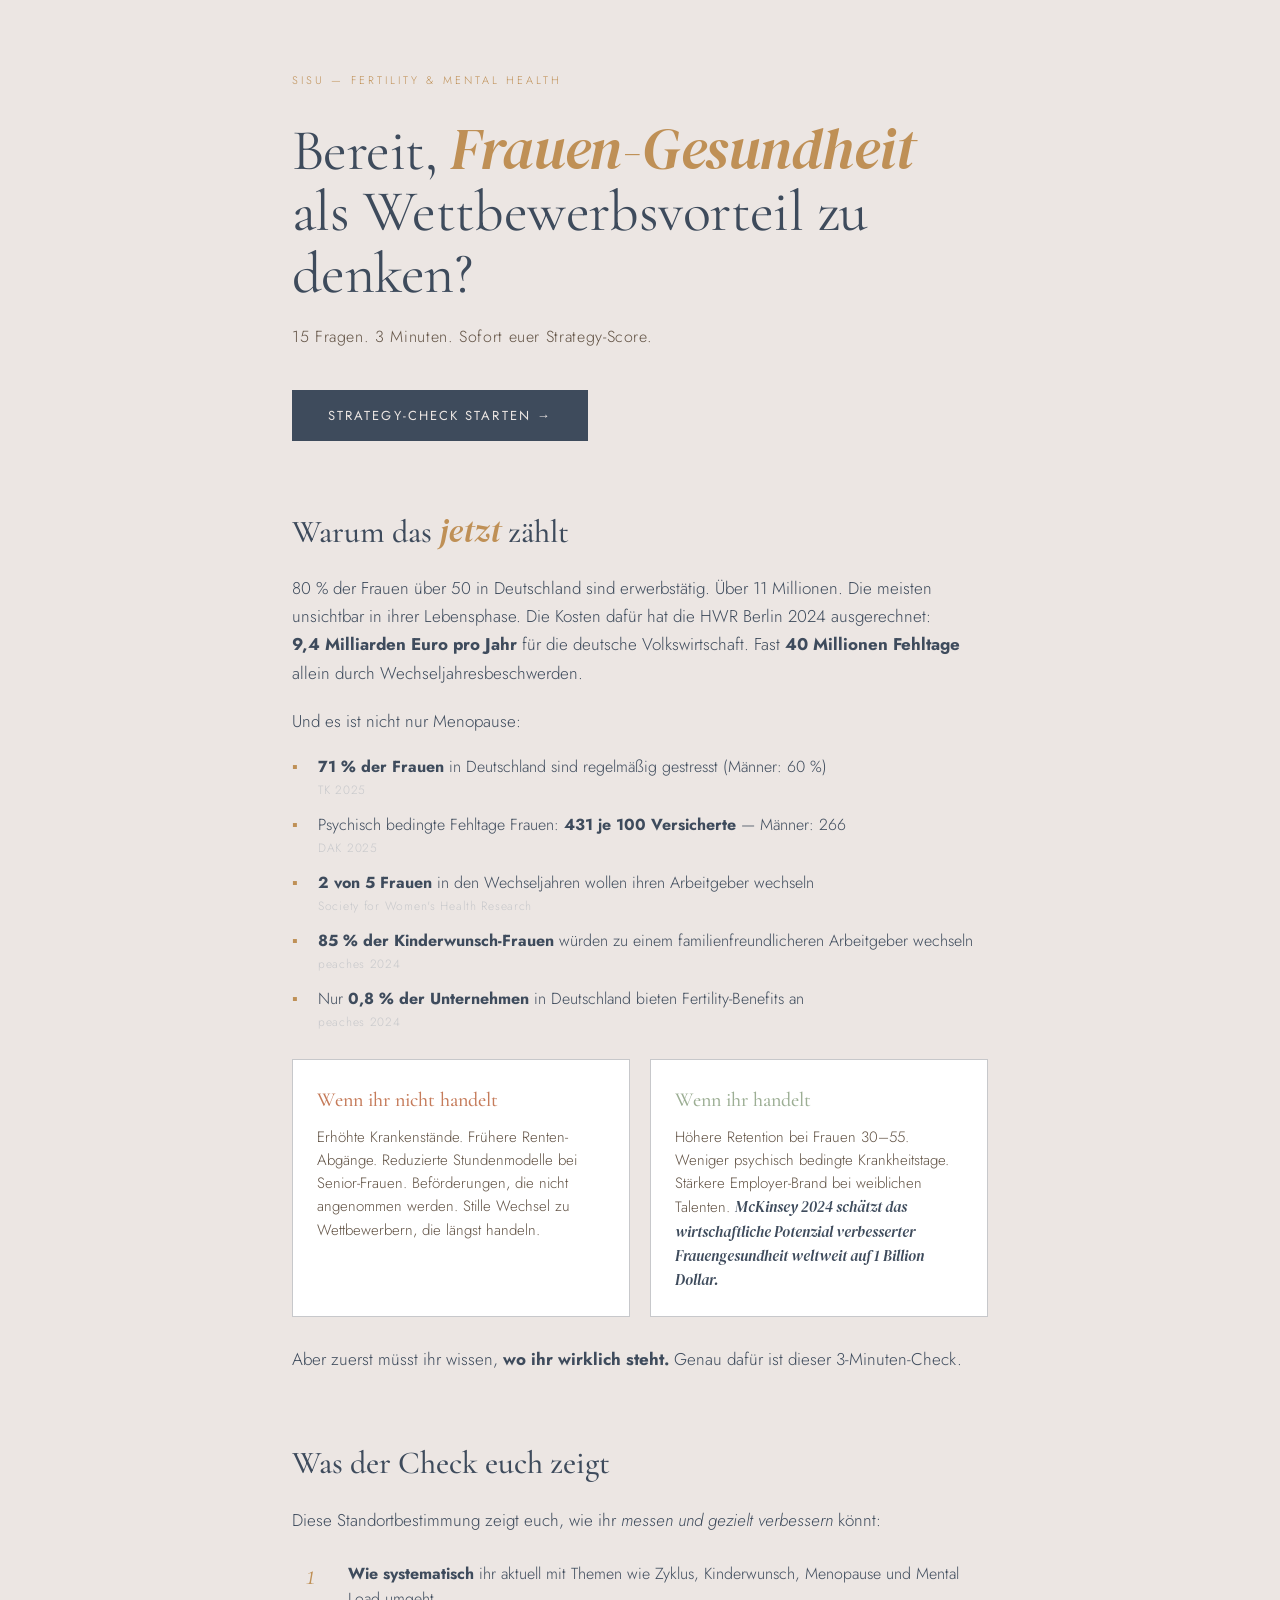
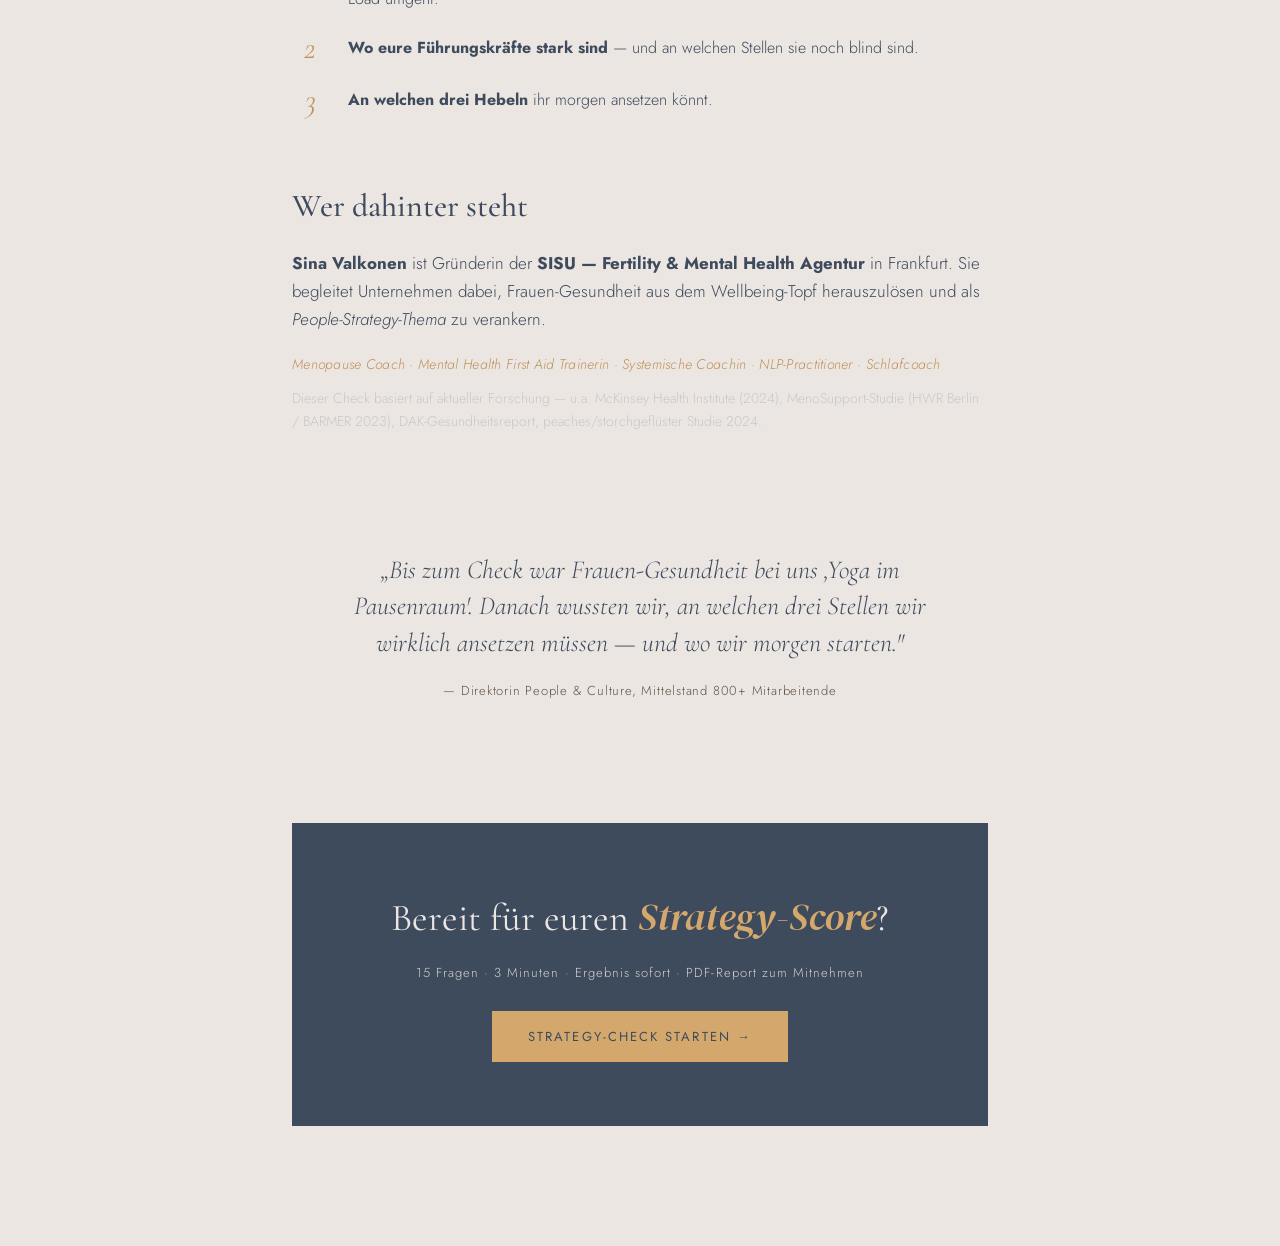
==== strategy-check/index.html @ 3f88cdfe "Strategy-Check Frauen-Gesundheit: erste vollständige Version Priestley-Scorecard-Framework für SISU," ====
<!DOCTYPE html>
<html lang="de">
<head>
<meta charset="UTF-8">
<meta name="viewport" content="width=device-width, initial-scale=1, viewport-fit=cover">
<meta name="theme-color" content="#ECE6E3">
<title>Frauen-Gesundheit. Strategisch gedacht. — Der SISU Check</title>
<meta name="description" content="Wo steht euer Unternehmen beim Thema Frauen-Gesundheit? 15 Fragen, 3 Minuten, sofort euer Strategy-Score plus PDF-Report für die Geschäftsführung.">

<link rel="preconnect" href="https://fonts.googleapis.com">
<link rel="preconnect" href="https://fonts.gstatic.com" crossorigin>
<link href="https://fonts.googleapis.com/css2?family=Cormorant+Garamond:ital,wght@0,400;0,500;0,600;1,400;1,500&family=DM+Serif+Display:ital@0;1&family=Jost:wght@300;400;500;600&display=swap" rel="stylesheet">

<link rel="stylesheet" href="/shared/brand-tokens.css">
<link rel="stylesheet" href="/strategy-check/styles.css">
</head>
<body>

<main class="wrap">

  <!-- ============================================================ -->
  <!-- VIEW 1 — LANDING PAGE                                         -->
  <!-- ============================================================ -->
  <section class="view view-landing" data-view="landing">

    <div class="label">SISU — Fertility &amp; Mental Health</div>

    <h1 class="hero">
      Bereit, <em>Frauen-Gesundheit</em><br>
      als Wettbewerbsvorteil zu denken?
    </h1>
    <p class="hero-sub">15 Fragen. 3 Minuten. Sofort euer Strategy-Score.</p>

    <button class="btn btn-primary" data-action="to-capture">Strategy-Check starten →</button>

    <!-- Warum-Block -->
    <section class="section warum">
      <h2 class="section-title">Warum das <em>jetzt</em> zählt</h2>
      <p class="body-lg">
        80&nbsp;% der Frauen über 50 in Deutschland sind erwerbstätig. Über 11&nbsp;Millionen. Die meisten unsichtbar in ihrer Lebensphase. Die Kosten dafür hat die HWR Berlin 2024 ausgerechnet: <strong>9,4&nbsp;Milliarden&nbsp;Euro pro Jahr</strong> für die deutsche Volkswirtschaft. Fast <strong>40&nbsp;Millionen Fehltage</strong> allein durch Wechseljahresbeschwerden.
      </p>
      <p class="body-lg">Und es ist nicht nur Menopause:</p>
      <ul class="stat-list">
        <li><strong>71&nbsp;% der Frauen</strong> in Deutschland sind regelmäßig gestresst (Männer: 60&nbsp;%) <span class="src">TK 2025</span></li>
        <li>Psychisch bedingte Fehltage Frauen: <strong>431 je 100 Versicherte</strong> — Männer: 266 <span class="src">DAK 2025</span></li>
        <li><strong>2 von 5 Frauen</strong> in den Wechseljahren wollen ihren Arbeitgeber wechseln <span class="src">Society for Women's Health Research</span></li>
        <li><strong>85&nbsp;% der Kinderwunsch-Frauen</strong> würden zu einem familienfreundlicheren Arbeitgeber wechseln <span class="src">peaches 2024</span></li>
        <li>Nur <strong>0,8&nbsp;% der Unternehmen</strong> in Deutschland bieten Fertility-Benefits an <span class="src">peaches 2024</span></li>
      </ul>
      <div class="warum-cols">
        <div class="warum-col warum-col--risk">
          <h3>Wenn ihr nicht handelt</h3>
          <p>Erhöhte Krankenstände. Frühere Renten-Abgänge. Reduzierte Stundenmodelle bei Senior-Frauen. Beförderungen, die nicht angenommen werden. Stille Wechsel zu Wettbewerbern, die längst handeln.</p>
        </div>
        <div class="warum-col warum-col--gain">
          <h3>Wenn ihr handelt</h3>
          <p>Höhere Retention bei Frauen 30–55. Weniger psychisch bedingte Krankheitstage. Stärkere Employer-Brand bei weiblichen Talenten. <em>McKinsey 2024 schätzt das wirtschaftliche Potenzial verbesserter Frauengesundheit weltweit auf 1 Billion Dollar.</em></p>
        </div>
      </div>
      <p class="body-lg closer">Aber zuerst müsst ihr wissen, <strong>wo ihr wirklich steht.</strong> Genau dafür ist dieser 3-Minuten-Check.</p>
    </section>

    <!-- 3 Benefits -->
    <section class="section benefits">
      <h2 class="section-title">Was der Check euch zeigt</h2>
      <p class="body-lg">Diese Standortbestimmung zeigt euch, wie ihr <em>messen und gezielt verbessern</em> könnt:</p>
      <ul class="benefit-list">
        <li><span class="benefit-num">1</span><div><strong>Wie systematisch</strong> ihr aktuell mit Themen wie Zyklus, Kinderwunsch, Menopause und Mental Load umgeht.</div></li>
        <li><span class="benefit-num">2</span><div><strong>Wo eure Führungskräfte stark sind</strong> — und an welchen Stellen sie noch blind sind.</div></li>
        <li><span class="benefit-num">3</span><div><strong>An welchen drei Hebeln</strong> ihr morgen ansetzen könnt.</div></li>
      </ul>
    </section>

    <!-- Bio / Autorität -->
    <section class="section bio">
      <h2 class="section-title">Wer dahinter steht</h2>
      <p class="body-lg">
        <strong>Sina Valkonen</strong> ist Gründerin der <strong>SISU — Fertility &amp; Mental Health Agentur</strong> in Frankfurt. Sie begleitet Unternehmen dabei, Frauen-Gesundheit aus dem Wellbeing-Topf herauszulösen und als <em>People-Strategy-Thema</em> zu verankern.
      </p>
      <p class="body-sm cert">Menopause Coach · Mental Health First Aid Trainerin · Systemische Coachin · NLP-Practitioner · Schlafcoach</p>
      <p class="body-sm research">Dieser Check basiert auf aktueller Forschung — u.a. McKinsey Health Institute (2024), MenoSupport-Studie (HWR Berlin / BARMER 2023), DAK-Gesundheitsreport, peaches/storchgeflüster Studie 2024.</p>
    </section>

    <!-- Testimonial (Platzhalter) -->
    <section class="section testimonial">
      <blockquote>
        „Bis zum Check war Frauen-Gesundheit bei uns ‚Yoga im Pausenraum'. Danach wussten wir, an welchen drei Stellen wir wirklich ansetzen müssen — und wo wir morgen starten."
      </blockquote>
      <cite>— Direktorin People &amp; Culture, Mittelstand 800+ Mitarbeitende</cite>
      <!-- TODO: durch echtes Workshop-Quote ersetzen (Sina-Freigabe) -->
    </section>

    <!-- Grand CTA -->
    <section class="section grand-cta">
      <h2 class="grand-cta-title">Bereit für euren <em>Strategy-Score</em>?</h2>
      <p class="grand-cta-meta">15 Fragen · 3 Minuten · Ergebnis sofort · PDF-Report zum Mitnehmen</p>
      <button class="btn btn-primary" data-action="to-capture">Strategy-Check starten →</button>
    </section>

  </section>

  <!-- ============================================================ -->
  <!-- VIEW 2 — PRE-CAPTURE                                          -->
  <!-- ============================================================ -->
  <section class="view view-capture" data-view="capture" hidden>
    <div class="card capture-card">
      <div class="progress">Fast geschafft — noch kurz zwei Angaben</div>
      <h2 class="card-title">Wohin dürfen wir euer <em>Ergebnis</em> schicken?</h2>
      <p class="helper">Ihr bekommt euren Score sofort auf dem Bildschirm — plus einen PDF-Report, den ihr direkt mit eurer Geschäftsführung teilen könnt.</p>

      <form id="capture-form" novalidate>
        <label class="field">
          <span class="field-label">Dein Name</span>
          <input type="text" id="cap-name" name="name" autocomplete="name" required placeholder="Vor- und Nachname">
        </label>
        <label class="field">
          <span class="field-label">Geschäftliche E-Mail</span>
          <input type="email" id="cap-email" name="email" autocomplete="email" required placeholder="name@unternehmen.de">
          <span class="field-error" id="err-email" hidden>Bitte gib eine gültige geschäftliche E-Mail-Adresse ein.</span>
        </label>
        <label class="field">
          <span class="field-label">Unternehmensgröße</span>
          <select id="cap-size" name="size" required>
            <option value="" disabled selected>Bitte wählen …</option>
            <option value="<50">unter 50 Mitarbeitende</option>
            <option value="50-249">50–249 Mitarbeitende</option>
            <option value="250-999">250–999 Mitarbeitende</option>
            <option value="1000-4999">1.000–4.999 Mitarbeitende</option>
            <option value="5000+">5.000+ Mitarbeitende</option>
          </select>
        </label>

        <label class="check">
          <input type="checkbox" id="cap-consent" required>
          <span>Ich bin einverstanden, dass SISU mir das Ergebnis per E-Mail zustellt. Ich kann jederzeit widerrufen. <a href="https://www.sisu-coaching.de/datenschutz.html" target="_blank" rel="noopener">Datenschutz</a></span>
        </label>
        <label class="check">
          <input type="checkbox" id="cap-newsletter">
          <span>Ich möchte den SISU-Strategie-Newsletter abonnieren (1× pro Monat, jederzeit abbestellbar).</span>
        </label>

        <div class="capture-actions">
          <button type="button" class="link-btn" data-action="back-to-landing">← Zurück</button>
          <button type="submit" class="btn btn-primary">Check starten →</button>
        </div>
      </form>
    </div>
  </section>

  <!-- ============================================================ -->
  <!-- VIEW 3 — QUIZ                                                 -->
  <!-- ============================================================ -->
  <section class="view view-quiz" data-view="quiz" hidden>
    <div class="card quiz-card">
      <div class="quiz-top">
        <span class="progress" id="quiz-progress">Frage 1 von 15</span>
        <span class="quiz-dim" id="quiz-dim"></span>
      </div>
      <div class="quiz-bar"><div class="quiz-bar-fill" id="quiz-bar-fill"></div></div>

      <h2 class="question" id="question-text"></h2>

      <!-- Likert-Antworten (Q1–12) -->
      <div class="answers likert" id="answers-likert" hidden></div>

      <!-- Multi-Select (Q13, Q14) -->
      <div class="answers multi" id="answers-multi" hidden></div>

      <!-- Freitext (Q15) -->
      <div class="answers freetext" id="answers-freetext" hidden>
        <textarea id="freetext-input" rows="4" placeholder="Optional — schreib einfach drauflos."></textarea>
      </div>

      <div class="quiz-actions">
        <button class="link-btn" data-action="quiz-back" id="quiz-back" hidden>← Zurück</button>
        <button class="btn btn-primary" data-action="quiz-next" id="quiz-next" disabled>Weiter →</button>
      </div>
    </div>
  </section>

  <!-- ============================================================ -->
  <!-- VIEW 4 — RESULTS                                              -->
  <!-- ============================================================ -->
  <section class="view view-result" data-view="result" hidden>

    <div class="label">Euer Ergebnis</div>
    <h2 class="result-hero" id="result-hero">Euer Strategy-Score</h2>

    <!-- Spektrum -->
    <div class="spectrum">
      <div class="spectrum-score">
        <span class="spectrum-score-num" id="spectrum-score">0</span>
        <span class="spectrum-score-of">/ 60</span>
      </div>
      <div class="spectrum-bar-wrap">
        <div class="spectrum-bar"></div>
        <div class="spectrum-marker" id="spectrum-marker"></div>
      </div>
      <div class="spectrum-labels">
        <span>Frühphase</span>
        <span>Im Aufbau</span>
        <span>Vorreiter</span>
      </div>
    </div>

    <p class="bucket-pointe" id="bucket-pointe"></p>

    <!-- Sub-Scores -->
    <div class="card subscores">
      <h3 class="subscore-title">Eure vier Dimensionen</h3>
      <div id="subscore-list"></div>
    </div>

    <!-- Insights -->
    <div class="insights" id="insights"></div>

    <!-- Sina Intro -->
    <div class="card sina-intro" id="sina-intro"></div>

    <!-- Next Steps -->
    <div class="next-steps">
      <div class="next-primary">
        <h3>Bereit für den nächsten Schritt?</h3>
        <a class="btn btn-primary" href="https://calendly.com/sisu-coaching/30min" target="_blank" rel="noopener">Strategie-Gespräch buchen (30 Min, kostenfrei) →</a>
      </div>
      <div class="next-secondary">
        <h4>Oder erst weiter informieren?</h4>
        <div class="next-secondary-btns">
          <button class="btn btn-secondary" data-action="download-pdf" id="download-pdf">PDF-Report herunterladen</button>
          <a class="btn btn-secondary" href="https://www.sisu-coaching.de" target="_blank" rel="noopener">Vorträge &amp; Workshops</a>
        </div>
      </div>
    </div>

    <p class="footer-note">Mit <em>Substanz</em> gemacht von Sina · SISU Fertility &amp; Mental Health<br>
      <a href="https://www.sisu-coaching.de/datenschutz.html" target="_blank" rel="noopener">Datenschutz</a></p>

  </section>

</main>

<!-- ============================================================ -->
<!-- HIDDEN PDF TEMPLATE (gerendert von html2pdf)                  -->
<!-- ============================================================ -->
<div id="pdf-root" class="pdf-root" aria-hidden="true"></div>

<script src="/strategy-check/lib/html2pdf.bundle.min.js"></script>
<script src="/strategy-check/script.js"></script>
<script src="/strategy-check/pdf.js"></script>
</body>
</html>
---- shared/brand-tokens.css ----
/* SISU Brand Tokens
   Quelle: vault/00_Foundation/brand-assets/farben.md
   Spektrum-Farben (Salbei, Terrakotta) sind freebie-spezifische Erweiterungen.
*/

:root {
  /* Primärfarben */
  --beige: #ECE6E3;
  --hellgrau: #F4F1F0;
  --blau: #3E4B5C;
  --weiss: #FFFFFF;

  /* Akzent */
  --gold: #D4A86D;
  --gold-dunkel: #BF9056;

  /* Sekundär */
  --braun: #615244;
  --silber: #C7C8CB;

  /* Spektrum (Freebie-Erweiterung) */
  --salbei: #9CAE94;
  --terrakotta: #C57B5A;

  /* Typografie */
  --font-display: 'Cormorant Garamond', Georgia, serif;
  --font-italic: 'DM Serif Display', Georgia, serif;
  --font-body: 'Jost', -apple-system, BlinkMacSystemFont, 'Segoe UI', sans-serif;

  /* Layout */
  --max-content: 720px;
}

* { box-sizing: border-box; margin: 0; padding: 0; }

html, body {
  background: var(--beige);
  color: var(--blau);
  font-family: var(--font-body);
  font-weight: 300;
  line-height: 1.6;
  -webkit-font-smoothing: antialiased;
  -moz-osx-font-smoothing: grayscale;
}

body { min-height: 100vh; }
---- strategy-check/styles.css ----
/* SISU Strategy-Check — Editorial Calm
   Spec: vault/05_Projekte/strategy-check-frauengesundheit/2026-06-17-design-spec.md
*/

/* ============ Layout ============ */

.wrap {
  max-width: 760px;
  margin: 0 auto;
  padding: 72px 32px 120px;
}
@media (max-width: 600px) {
  .wrap { padding: 40px 22px 80px; }
}

.view { animation: fadeIn 0.35s ease both; }
.view[hidden] { display: none; }

@keyframes fadeIn {
  from { opacity: 0; transform: translateY(8px); }
  to   { opacity: 1; transform: translateY(0); }
}

/* ============ Typography ============ */

.label {
  font-size: 11px;
  letter-spacing: 0.28em;
  text-transform: uppercase;
  color: var(--gold-dunkel);
  margin-bottom: 28px;
}

h1.hero {
  font-family: var(--font-display);
  font-weight: 400;
  font-size: 58px;
  line-height: 1.06;
  letter-spacing: -0.01em;
  margin-bottom: 20px;
}
@media (max-width: 600px) { h1.hero { font-size: 40px; } }

.hero em, .result-hero em, .section-title em, .card-title em,
.grand-cta-title em, .bucket-pointe em, .insight h4 em, .sina-hello em {
  font-family: var(--font-italic);
  font-style: italic;
  color: var(--gold-dunkel);
}

.hero-sub {
  font-family: var(--font-body);
  font-size: 16px;
  letter-spacing: 0.04em;
  color: var(--braun);
  margin-bottom: 40px;
}

.body-lg { font-size: 17px; color: var(--blau); margin-bottom: 20px; line-height: 1.65; }
.body-sm { font-size: 14px; color: var(--braun); margin-bottom: 12px; line-height: 1.6; }

.section { margin-top: 72px; }
.section-title {
  font-family: var(--font-display);
  font-weight: 500;
  font-size: 32px;
  margin-bottom: 24px;
  line-height: 1.15;
}
@media (max-width: 600px) { .section-title { font-size: 26px; } }

.footer-note {
  text-align: center;
  margin-top: 64px;
  font-size: 12px;
  color: var(--braun);
  letter-spacing: 0.08em;
  line-height: 1.8;
}
.footer-note em { font-family: var(--font-italic); font-style: italic; color: var(--gold-dunkel); }
.footer-note a, .sina-intro a { color: var(--gold-dunkel); }

/* ============ Buttons ============ */

.btn {
  display: inline-block;
  padding: 16px 36px;
  font-family: var(--font-body);
  font-size: 13px;
  letter-spacing: 0.16em;
  text-transform: uppercase;
  font-weight: 400;
  border: none;
  cursor: pointer;
  transition: background 0.2s, transform 0.1s, color 0.2s;
  text-decoration: none;
  text-align: center;
}
.btn:active { transform: translateY(1px); }
.btn-primary { background: var(--blau); color: var(--beige); }
.btn-primary:hover { background: var(--gold-dunkel); }
.btn-primary:disabled { background: var(--silber); cursor: not-allowed; }
.btn-secondary { background: transparent; color: var(--blau); border: 1px solid var(--blau); }
.btn-secondary:hover { background: var(--blau); color: var(--beige); }

.link-btn {
  background: none; border: none; color: var(--braun);
  font-family: var(--font-body); font-size: 13px;
  text-decoration: underline; text-underline-offset: 4px; cursor: pointer; padding: 8px 4px;
}
.link-btn:hover { color: var(--blau); }

/* ============ Landing: Warum-Block ============ */

.stat-list { list-style: none; margin: 20px 0 28px; padding: 0; }
.stat-list li {
  position: relative; padding-left: 26px; margin-bottom: 14px;
  font-size: 16px; line-height: 1.5; color: var(--blau);
}
.stat-list li::before {
  content: '▪'; position: absolute; left: 0; color: var(--gold-dunkel);
}
.stat-list .src { display: block; font-size: 12px; color: var(--silber); letter-spacing: 0.06em; margin-top: 2px; }

.warum-cols { display: flex; gap: 20px; margin: 28px 0; }
@media (max-width: 600px) { .warum-cols { flex-direction: column; } }
.warum-col { flex: 1; padding: 24px; border: 1px solid var(--silber); background: var(--weiss); }
.warum-col h3 {
  font-family: var(--font-display); font-weight: 500; font-size: 20px; margin-bottom: 10px;
}
.warum-col--risk h3 { color: var(--terrakotta); }
.warum-col--gain h3 { color: var(--salbei); }
.warum-col p { font-size: 15px; line-height: 1.55; color: var(--braun); }
.warum-col em { font-family: var(--font-italic); font-style: italic; color: var(--blau); }
.closer { margin-top: 24px; }

/* ============ Landing: Benefits ============ */

.benefit-list { list-style: none; padding: 0; margin: 24px 0 0; }
.benefit-list li { display: flex; gap: 20px; align-items: flex-start; margin-bottom: 20px; }
.benefit-num {
  flex-shrink: 0; font-family: var(--font-display); font-style: italic;
  font-size: 32px; color: var(--gold-dunkel); width: 36px; text-align: center; line-height: 1;
}
.benefit-list div { font-size: 16px; line-height: 1.55; padding-top: 4px; }

/* ============ Landing: Bio + Testimonial ============ */

.cert { font-style: italic; color: var(--gold-dunkel); letter-spacing: 0.02em; }
.research { color: var(--silber); }

.testimonial { text-align: center; padding: 48px 0; }
.testimonial blockquote {
  font-family: var(--font-display); font-size: 26px; line-height: 1.4;
  color: var(--blau); max-width: 600px; margin: 0 auto 16px; font-style: italic;
}
@media (max-width: 600px) { .testimonial blockquote { font-size: 21px; } }
.testimonial cite { font-style: normal; font-size: 13px; color: var(--braun); letter-spacing: 0.06em; }

/* ============ Landing: Grand CTA ============ */

.grand-cta {
  background: var(--blau); color: var(--beige);
  padding: 64px 48px; text-align: center; margin-top: 72px;
}
@media (max-width: 600px) { .grand-cta { padding: 48px 24px; } }
.grand-cta-title { font-family: var(--font-display); font-weight: 400; font-size: 38px; margin-bottom: 14px; }
.grand-cta-title em { color: var(--gold); }
.grand-cta-meta { font-size: 13px; letter-spacing: 0.08em; opacity: 0.85; margin-bottom: 28px; }
.grand-cta .btn-primary { background: var(--gold); color: var(--blau); }
.grand-cta .btn-primary:hover { background: var(--beige); }

/* ============ Cards (Capture + Quiz) ============ */

.card {
  background: var(--weiss); border: 1px solid var(--silber);
  padding: 48px; margin-bottom: 24px;
}
@media (max-width: 600px) { .card { padding: 32px 22px; } }

.card-title {
  font-family: var(--font-display); font-weight: 400; font-size: 30px;
  line-height: 1.2; margin-bottom: 12px;
}
@media (max-width: 600px) { .card-title { font-size: 25px; } }

.progress {
  font-size: 11px; letter-spacing: 0.22em; text-transform: uppercase; color: var(--gold-dunkel);
}
.helper { color: var(--braun); font-size: 15px; margin: 8px 0 32px; line-height: 1.55; }

/* ============ Capture Form ============ */

.field { display: block; margin-bottom: 22px; }
.field-label {
  display: block; font-size: 12px; letter-spacing: 0.14em; text-transform: uppercase;
  color: var(--braun); margin-bottom: 8px;
}
.field input, .field select {
  width: 100%; border: 1px solid var(--silber); background: var(--hellgrau);
  padding: 14px 16px; font-family: var(--font-body); font-size: 16px; color: var(--blau); outline: none;
  border-radius: 0; -webkit-appearance: none; appearance: none;
}
.field input:focus, .field select:focus { border-color: var(--gold-dunkel); }
.field-error { display: block; color: var(--terrakotta); font-size: 13px; margin-top: 6px; }

.check {
  display: flex; gap: 12px; align-items: flex-start; margin-bottom: 16px;
  font-size: 14px; line-height: 1.5; color: var(--braun); cursor: pointer;
}
.check input { margin-top: 3px; flex-shrink: 0; width: 18px; height: 18px; accent-color: var(--gold-dunkel); }
.check a { color: var(--gold-dunkel); }

.capture-actions { display: flex; justify-content: space-between; align-items: center; margin-top: 28px; gap: 16px; }

/* ============ Quiz ============ */

.quiz-top { display: flex; justify-content: space-between; align-items: baseline; margin-bottom: 16px; gap: 16px; }
.quiz-dim { font-size: 11px; letter-spacing: 0.14em; text-transform: uppercase; color: var(--braun); text-align: right; }
.quiz-bar { height: 2px; background: var(--silber); margin-bottom: 36px; }
.quiz-bar-fill { height: 100%; background: var(--gold-dunkel); width: 6.6%; transition: width 0.4s ease; }

.question {
  font-family: var(--font-display); font-weight: 400; font-size: 30px;
  line-height: 1.28; margin-bottom: 32px;
}
@media (max-width: 600px) { .question { font-size: 24px; } }
.question em { font-family: var(--font-italic); font-style: italic; }
.q-hint { font-family: var(--font-body); font-size: 14px; color: var(--silber); font-style: normal; }

/* Likert */
.likert { display: flex; flex-direction: column; gap: 10px; }
.likert-opt {
  display: flex; align-items: center; gap: 14px;
  width: 100%; text-align: left; background: var(--hellgrau);
  border: 1px solid transparent; padding: 16px 20px; cursor: pointer;
  font-family: var(--font-body); font-size: 16px; color: var(--blau); transition: all 0.15s;
}
.likert-opt:hover { border-color: var(--gold); }
.likert-dot {
  width: 18px; height: 18px; border-radius: 50%; border: 2px solid var(--silber);
  flex-shrink: 0; transition: all 0.15s;
}
.likert-opt.selected { background: var(--weiss); border-color: var(--gold-dunkel); }
.likert-opt.selected .likert-dot { border-color: var(--gold-dunkel); background: var(--gold); box-shadow: inset 0 0 0 3px var(--weiss); }

/* Multi-select */
.multi { display: flex; flex-direction: column; gap: 10px; }
.multi-opt {
  display: flex; align-items: center; gap: 14px;
  width: 100%; text-align: left; background: var(--hellgrau);
  border: 1px solid transparent; padding: 16px 20px; cursor: pointer;
  font-family: var(--font-body); font-size: 16px; color: var(--blau); transition: all 0.15s;
}
.multi-opt:hover { border-color: var(--gold); }
.multi-box {
  width: 20px; height: 20px; border: 2px solid var(--silber); flex-shrink: 0; transition: all 0.15s;
  position: relative;
}
.multi-opt.selected { background: var(--weiss); border-color: var(--gold-dunkel); }
.multi-opt.selected .multi-box { border-color: var(--gold-dunkel); background: var(--gold); }
.multi-opt.selected .multi-box::after {
  content: '✓'; position: absolute; inset: 0; display: flex; align-items: center; justify-content: center;
  color: var(--weiss); font-size: 13px; font-weight: 600;
}

/* Freetext */
.freetext textarea {
  width: 100%; border: 1px solid var(--silber); background: var(--hellgrau);
  padding: 16px; font-family: var(--font-body); font-size: 16px; color: var(--blau); resize: vertical; outline: none;
}
.freetext textarea:focus { border-color: var(--gold-dunkel); }

.quiz-actions { display: flex; justify-content: space-between; align-items: center; margin-top: 36px; gap: 16px; }

/* ============ Results ============ */

.result-hero {
  font-family: var(--font-display); font-weight: 400; font-size: 52px;
  line-height: 1.08; margin-bottom: 24px;
}
@media (max-width: 600px) { .result-hero { font-size: 38px; } }

.spectrum { margin: 48px 0 32px; }
.spectrum-score { text-align: center; margin-bottom: 24px; display: flex; justify-content: center; align-items: baseline; gap: 6px; }
.spectrum-score-num { font-family: var(--font-display); font-weight: 500; font-size: 64px; color: var(--gold-dunkel); line-height: 1; }
.spectrum-score-of { font-size: 18px; color: var(--silber); }
.spectrum-bar-wrap { position: relative; height: 16px; margin: 24px 0 12px; }
.spectrum-bar {
  position: absolute; inset: 0; border-radius: 100px;
  background: linear-gradient(90deg, var(--terrakotta) 0%, var(--gold) 50%, var(--salbei) 100%);
}
.spectrum-marker {
  position: absolute; top: 50%; width: 24px; height: 24px; border-radius: 50%;
  background: var(--weiss); border: 3px solid var(--gold-dunkel);
  box-shadow: 0 4px 12px -2px rgba(62,75,92,0.3); transform: translate(-50%, -50%);
  transition: left 0.8s cubic-bezier(0.4,0,0.2,1); left: 50%;
}
.spectrum-labels {
  display: flex; justify-content: space-between; font-size: 11px;
  letter-spacing: 0.12em; text-transform: uppercase; color: var(--braun); margin-top: 14px;
}

.bucket-pointe {
  font-family: var(--font-display); font-size: 26px; line-height: 1.4; text-align: center;
  color: var(--blau); max-width: 600px; margin: 24px auto 56px;
}
@media (max-width: 600px) { .bucket-pointe { font-size: 21px; text-align: left; } }
.bucket-name {
  display: block; font-family: var(--font-body); font-size: 12px; letter-spacing: 0.18em;
  text-transform: uppercase; color: var(--gold-dunkel); margin-bottom: 12px;
}

/* Sub-Scores */
.subscores { margin-bottom: 32px; }
.subscore-title { font-family: var(--font-display); font-weight: 500; font-size: 22px; margin-bottom: 24px; }
.subscore-row { margin-bottom: 20px; }
.subscore-row.is-hebel .subscore-fill { background: var(--gold-dunkel); }
.subscore-head { display: flex; justify-content: space-between; align-items: baseline; margin-bottom: 8px; gap: 12px; }
.subscore-name { font-size: 15px; color: var(--blau); }
.hebel-tag { color: var(--gold-dunkel); font-size: 12px; letter-spacing: 0.08em; text-transform: uppercase; }
.subscore-val { font-size: 13px; color: var(--braun); letter-spacing: 0.04em; white-space: nowrap; }
.subscore-track { height: 8px; background: var(--hellgrau); border-radius: 100px; overflow: hidden; }
.subscore-fill { height: 100%; background: var(--salbei); border-radius: 100px; transition: width 0.8s ease; }

/* Insights */
.insights { margin: 48px 0; }
.insights-title { font-family: var(--font-display); font-weight: 500; font-size: 26px; margin-bottom: 28px; }
.insight { display: flex; gap: 20px; margin-bottom: 28px; align-items: flex-start; }
.insight-num {
  flex-shrink: 0; font-family: var(--font-display); font-style: italic;
  font-size: 30px; color: var(--gold-dunkel); width: 34px; text-align: center; line-height: 1;
}
.insight h4 { font-family: var(--font-display); font-weight: 500; font-size: 21px; margin-bottom: 6px; line-height: 1.25; }
.insight p { font-size: 15px; line-height: 1.6; color: var(--braun); }

/* Sina Intro */
.sina-intro { background: var(--hellgrau); border: none; }
.sina-hello { font-family: var(--font-display); font-style: italic; font-size: 22px; color: var(--gold-dunkel); margin-bottom: 16px; }
.sina-intro p { font-size: 16px; line-height: 1.6; color: var(--blau); margin-bottom: 14px; }
.sina-intro p:last-child { margin-bottom: 0; }

/* Next Steps */
.next-steps { margin: 40px 0 24px; }
.next-primary {
  background: var(--blau); color: var(--beige); padding: 40px; text-align: center; margin-bottom: 20px;
}
@media (max-width: 600px) { .next-primary { padding: 32px 22px; } }
.next-primary h3 { font-family: var(--font-display); font-weight: 400; font-size: 28px; margin-bottom: 20px; }
.next-primary .btn-primary { background: var(--gold); color: var(--blau); }
.next-primary .btn-primary:hover { background: var(--beige); }
.next-secondary { text-align: center; }
.next-secondary h4 { font-family: var(--font-display); font-weight: 400; font-size: 18px; color: var(--braun); margin-bottom: 16px; }
.next-secondary-btns { display: flex; gap: 12px; justify-content: center; flex-wrap: wrap; }

/* ============ PDF Template (off-screen) ============ */

.pdf-root {
  position: absolute; left: -9999px; top: 0; width: 210mm;
  font-family: var(--font-body); color: var(--blau); background: var(--beige);
}
.pdf-page {
  width: 210mm; min-height: 297mm; padding: 22mm 20mm; box-sizing: border-box;
  background: var(--beige); page-break-after: always; position: relative;
}
.pdf-brand { font-size: 10px; letter-spacing: 0.24em; text-transform: uppercase; color: var(--gold-dunkel); margin-bottom: 40px; }
.pdf-h1 { font-family: var(--font-display); font-weight: 500; font-size: 44px; line-height: 1.1; margin: 0 0 12px; }
.pdf-lead { font-size: 16px; color: var(--braun); margin: 0 0 36px; letter-spacing: 0.04em; }
.pdf-meta { display: flex; gap: 32px; font-size: 13px; color: var(--braun); border-top: 1px solid var(--silber); padding-top: 16px; margin-bottom: 48px; }
.pdf-score-block { text-align: center; margin-bottom: 40px; }
.pdf-score-num { font-family: var(--font-display); font-weight: 500; font-size: 80px; color: var(--gold-dunkel); line-height: 1; }
.pdf-score-num span { font-size: 22px; color: var(--silber); margin-left: 6px; }
.pdf-spectrum { position: relative; height: 14px; margin: 28px 0 10px; }
.pdf-spectrum-bar { position: absolute; inset: 0; border-radius: 100px; background: linear-gradient(90deg, var(--terrakotta), var(--gold) 50%, var(--salbei)); }
.pdf-spectrum-marker { position: absolute; top: 50%; width: 22px; height: 22px; border-radius: 50%; background: var(--weiss); border: 3px solid var(--gold-dunkel); transform: translate(-50%,-50%); }
.pdf-spectrum-labels { display: flex; justify-content: space-between; font-size: 10px; letter-spacing: 0.1em; text-transform: uppercase; color: var(--braun); }
.pdf-bucket { background: var(--weiss); border: 1px solid var(--silber); padding: 28px; text-align: center; }
.pdf-bucket strong { font-family: var(--font-display); font-size: 24px; display: block; margin-bottom: 8px; }
.pdf-bucket p { font-size: 15px; color: var(--braun); margin: 0; }

.pdf-h2 { font-family: var(--font-display); font-weight: 500; font-size: 28px; margin: 0 0 24px; }
.pdf-sub { margin-bottom: 18px; }
.pdf-sub-head { display: flex; justify-content: space-between; font-size: 13px; color: var(--blau); margin-bottom: 6px; }
.pdf-track { height: 8px; background: var(--hellgrau); border-radius: 100px; overflow: hidden; }
.pdf-fill { height: 100%; background: var(--salbei); }
.pdf-insight { margin-bottom: 18px; }
.pdf-insight strong { font-family: var(--font-display); font-size: 17px; display: block; margin-bottom: 4px; }
.pdf-insight p { font-size: 13px; color: var(--braun); margin: 0; line-height: 1.5; }
.pdf-intro { font-size: 14px; color: var(--braun); margin-bottom: 24px; line-height: 1.5; }
.pdf-arg { background: var(--weiss); border-left: 3px solid var(--gold); padding: 16px 20px; margin-bottom: 16px; }
.pdf-arg strong { font-family: var(--font-display); font-size: 17px; display: block; margin-bottom: 6px; }
.pdf-arg p { font-size: 13px; color: var(--braun); margin: 0; line-height: 1.5; }
.pdf-steps { background: var(--blau); color: var(--beige); padding: 24px; margin-top: 24px; }
.pdf-steps strong { font-family: var(--font-display); font-size: 19px; display: block; margin-bottom: 8px; color: var(--gold); }
.pdf-steps p { font-size: 14px; margin: 0; line-height: 1.5; opacity: 0.92; }
.pdf-next { margin: 24px 0; }
.pdf-next p { font-size: 14px; margin-bottom: 12px; color: var(--blau); }
.pdf-foot { font-size: 11px; color: var(--silber); border-top: 1px solid var(--silber); padding-top: 16px; margin-top: 40px; letter-spacing: 0.06em; }
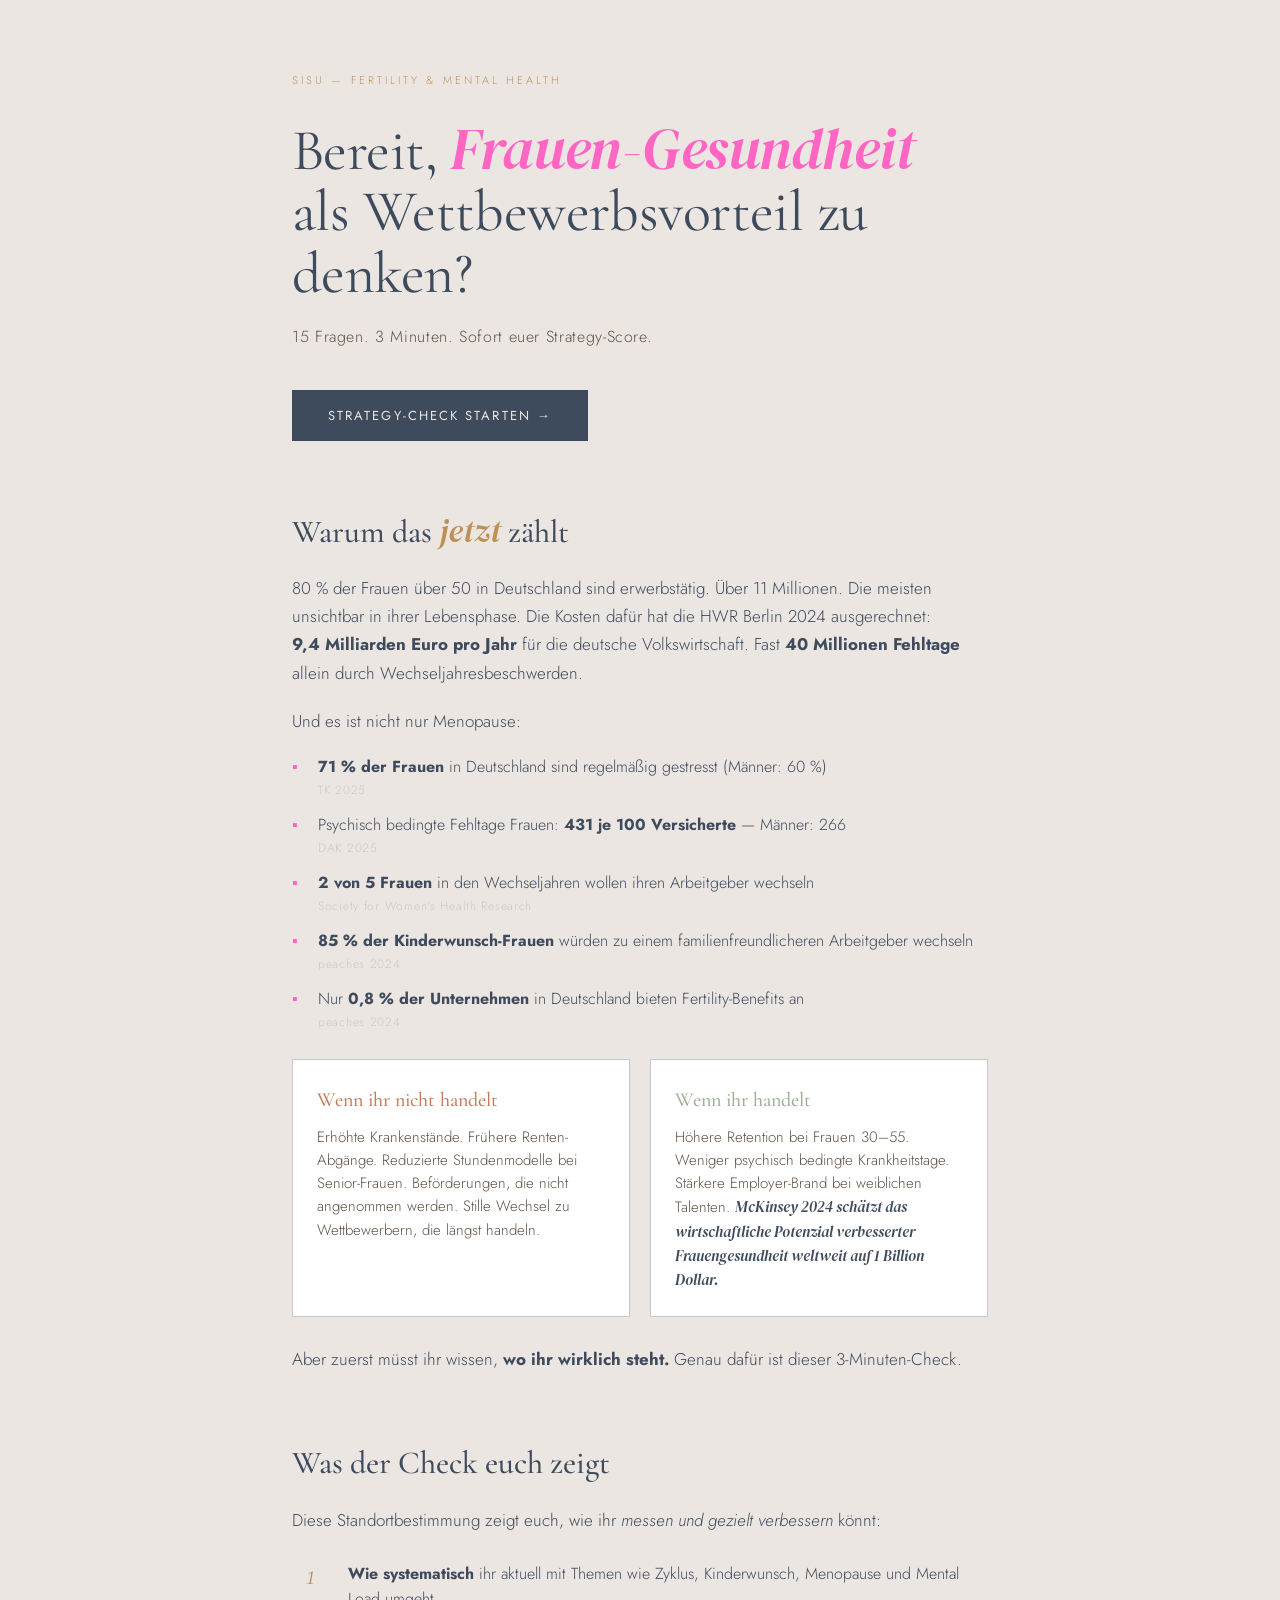
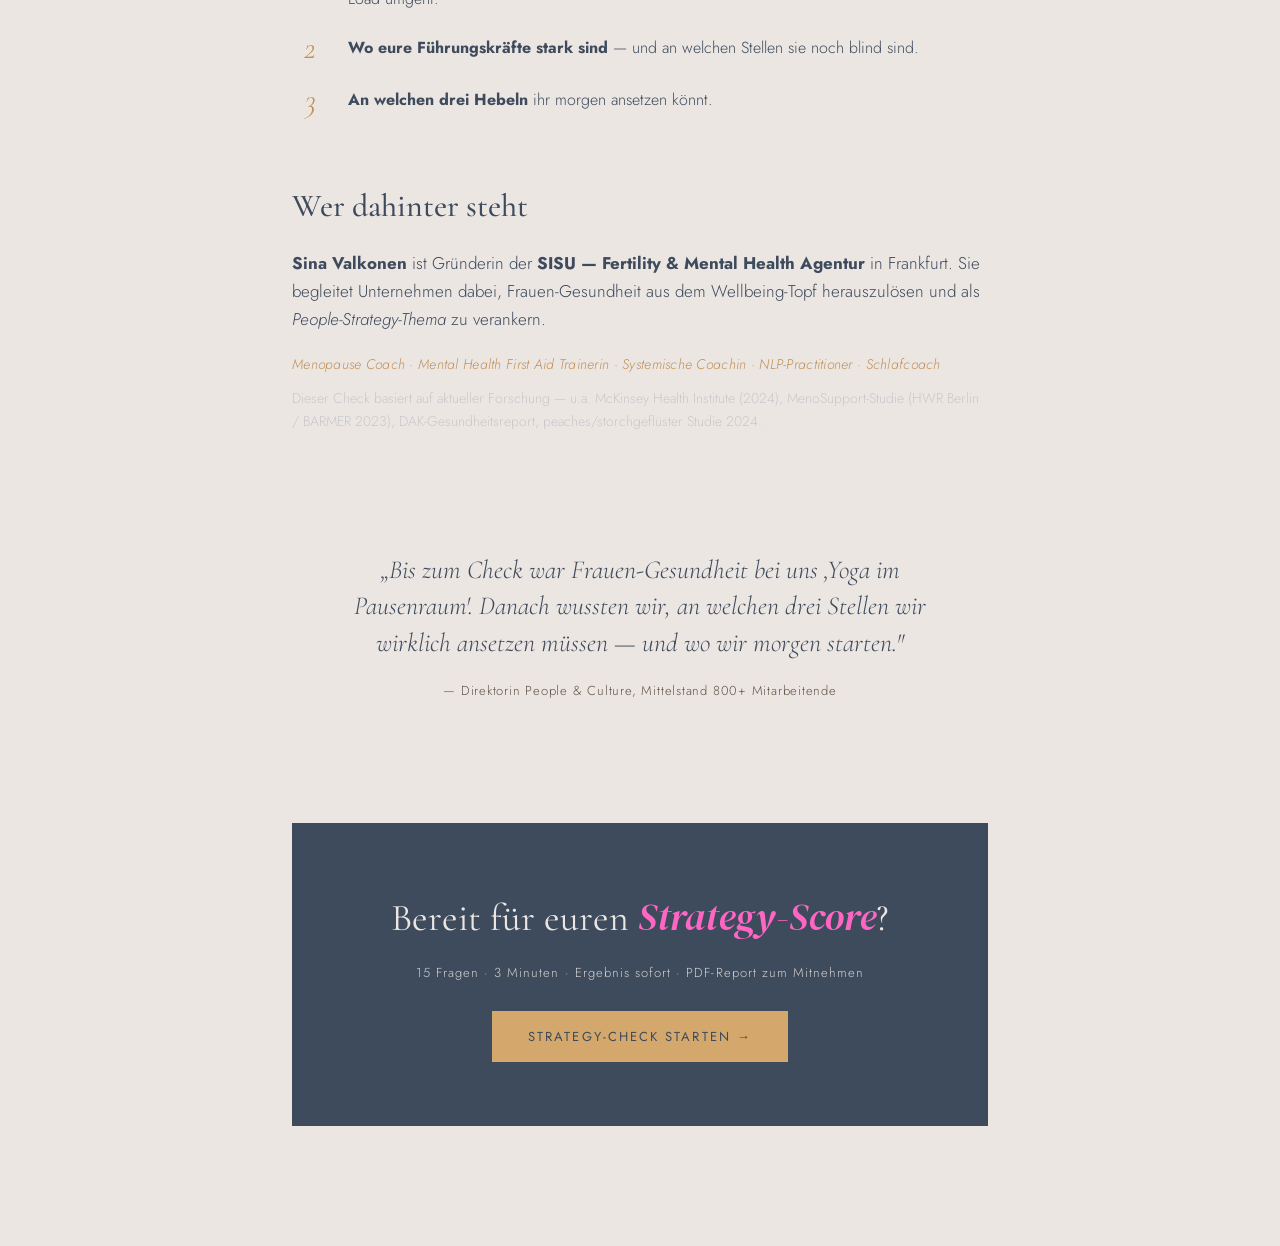
==== commit 3e10802a: "Fix: Likert-Optionen bei Multi/Freetext-Fragen ausblenden + Pink-Catcher Bug: Bei Frage 13–15 (Multi" ====
--- a/strategy-check/index.html
+++ b/strategy-check/index.html
@@ -26,7 +26,7 @@
     <div class="label">SISU — Fertility &amp; Mental Health</div>
 
     <h1 class="hero">
-      Bereit, <em>Frauen-Gesundheit</em><br>
+      Bereit, <em class="pink">Frauen-Gesundheit</em><br>
       als Wettbewerbsvorteil zu denken?
     </h1>
     <p class="hero-sub">15 Fragen. 3 Minuten. Sofort euer Strategy-Score.</p>
@@ -92,7 +92,7 @@
 
     <!-- Grand CTA -->
     <section class="section grand-cta">
-      <h2 class="grand-cta-title">Bereit für euren <em>Strategy-Score</em>?</h2>
+      <h2 class="grand-cta-title">Bereit für euren <em class="pink">Strategy-Score</em>?</h2>
       <p class="grand-cta-meta">15 Fragen · 3 Minuten · Ergebnis sofort · PDF-Report zum Mitnehmen</p>
       <button class="btn btn-primary" data-action="to-capture">Strategy-Check starten →</button>
     </section>
--- a/shared/brand-tokens.css
+++ b/shared/brand-tokens.css
@@ -13,6 +13,7 @@
   /* Akzent */
   --gold: #D4A86D;
   --gold-dunkel: #BF9056;
+  --pink: #FF66C4; /* Pink-Highlight — sparsam: einzelne Catcher-Wörter, Akzent-Icons */
 
   /* Sekundär */
   --braun: #615244;
--- a/strategy-check/styles.css
+++ b/strategy-check/styles.css
@@ -14,7 +14,9 @@
 }
 
 .view { animation: fadeIn 0.35s ease both; }
-.view[hidden] { display: none; }
+/* hidden muss IMMER gewinnen — sonst überstimmt display:flex der Answer-Container
+   das Verstecken (Bug: Likert-Optionen erschienen bei Multi/Freetext-Fragen). */
+[hidden] { display: none !important; }
 
 @keyframes fadeIn {
   from { opacity: 0; transform: translateY(8px); }
@@ -47,6 +49,10 @@
   font-style: italic;
   color: var(--gold-dunkel);
 }
+
+/* Pink-Catcher — sparsam für einzelne Highlight-Wörter */
+.pink, em.pink { color: var(--pink) !important; font-style: italic; }
+.grand-cta-title em.pink { color: var(--pink) !important; }
 
 .hero-sub {
   font-family: var(--font-body);
@@ -118,7 +124,7 @@
   font-size: 16px; line-height: 1.5; color: var(--blau);
 }
 .stat-list li::before {
-  content: '▪'; position: absolute; left: 0; color: var(--gold-dunkel);
+  content: '▪'; position: absolute; left: 0; color: var(--pink);
 }
 .stat-list .src { display: block; font-size: 12px; color: var(--silber); letter-spacing: 0.06em; margin-top: 2px; }
 
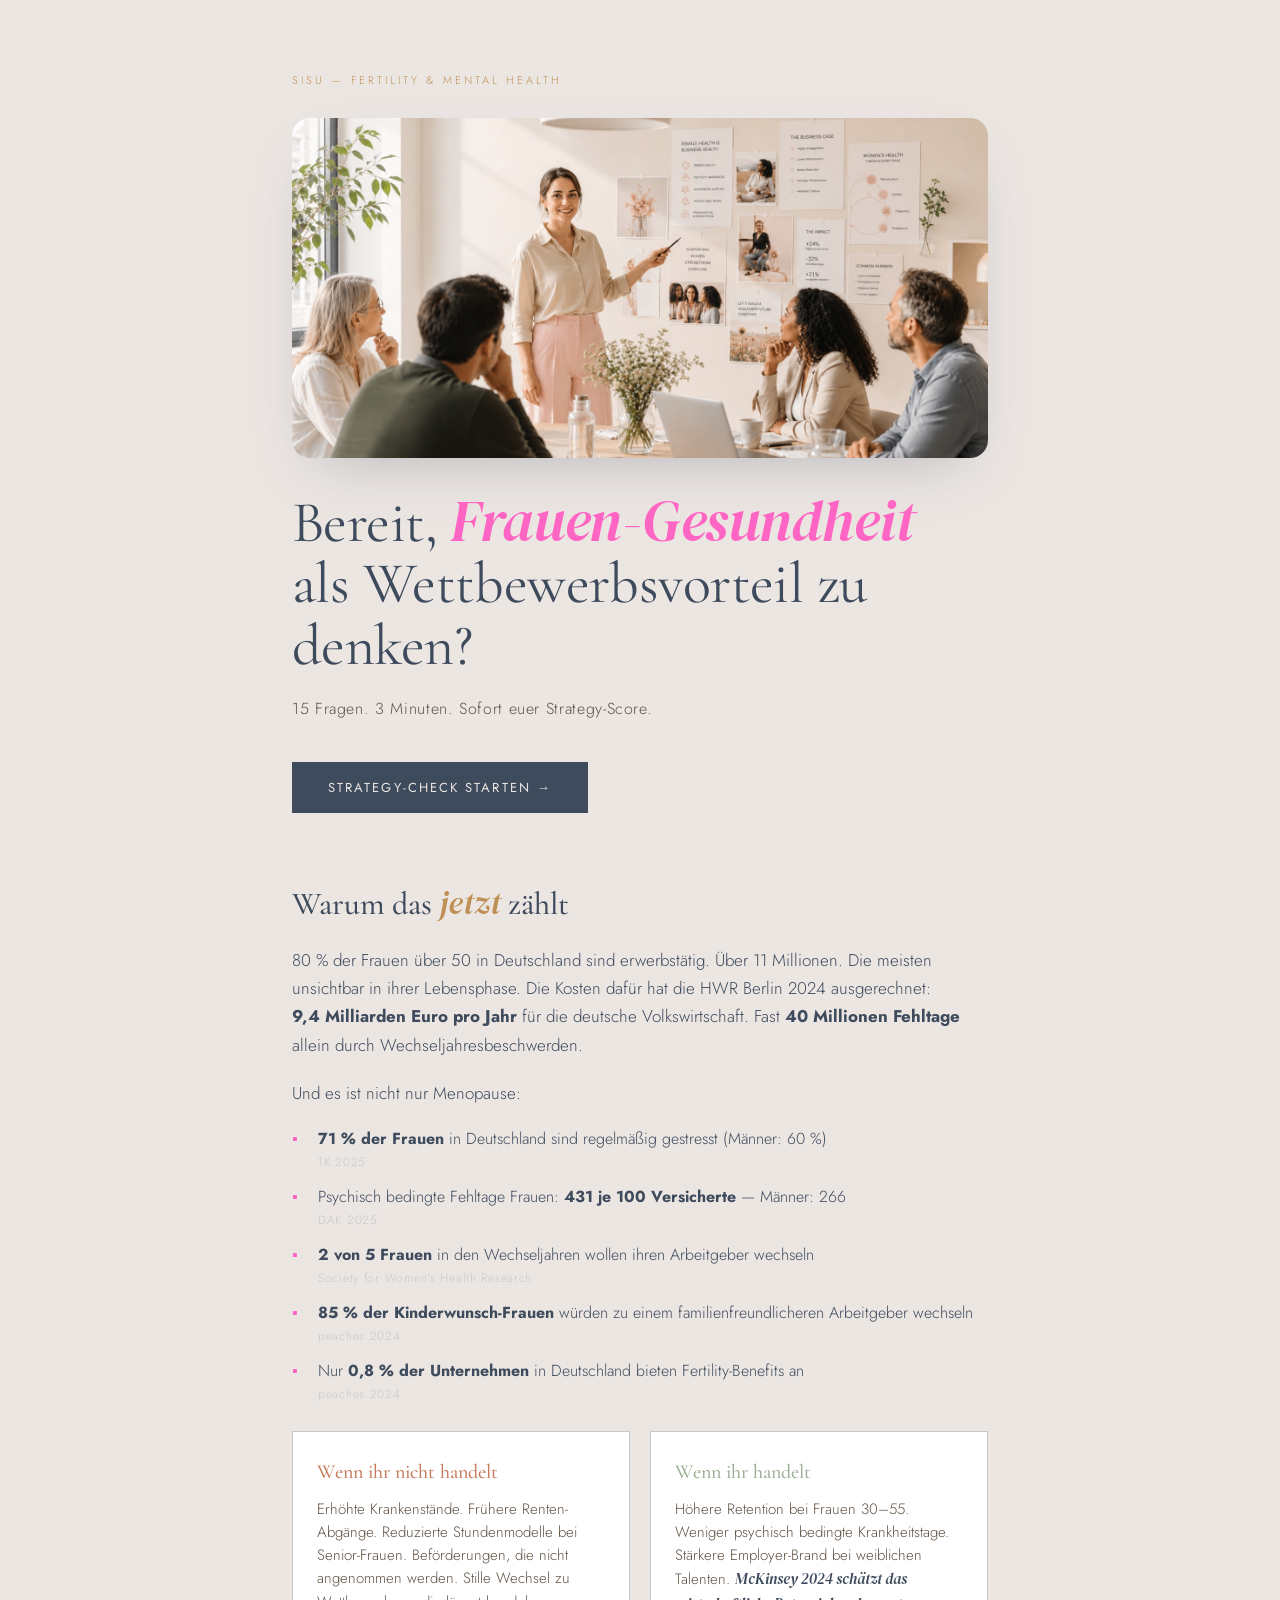
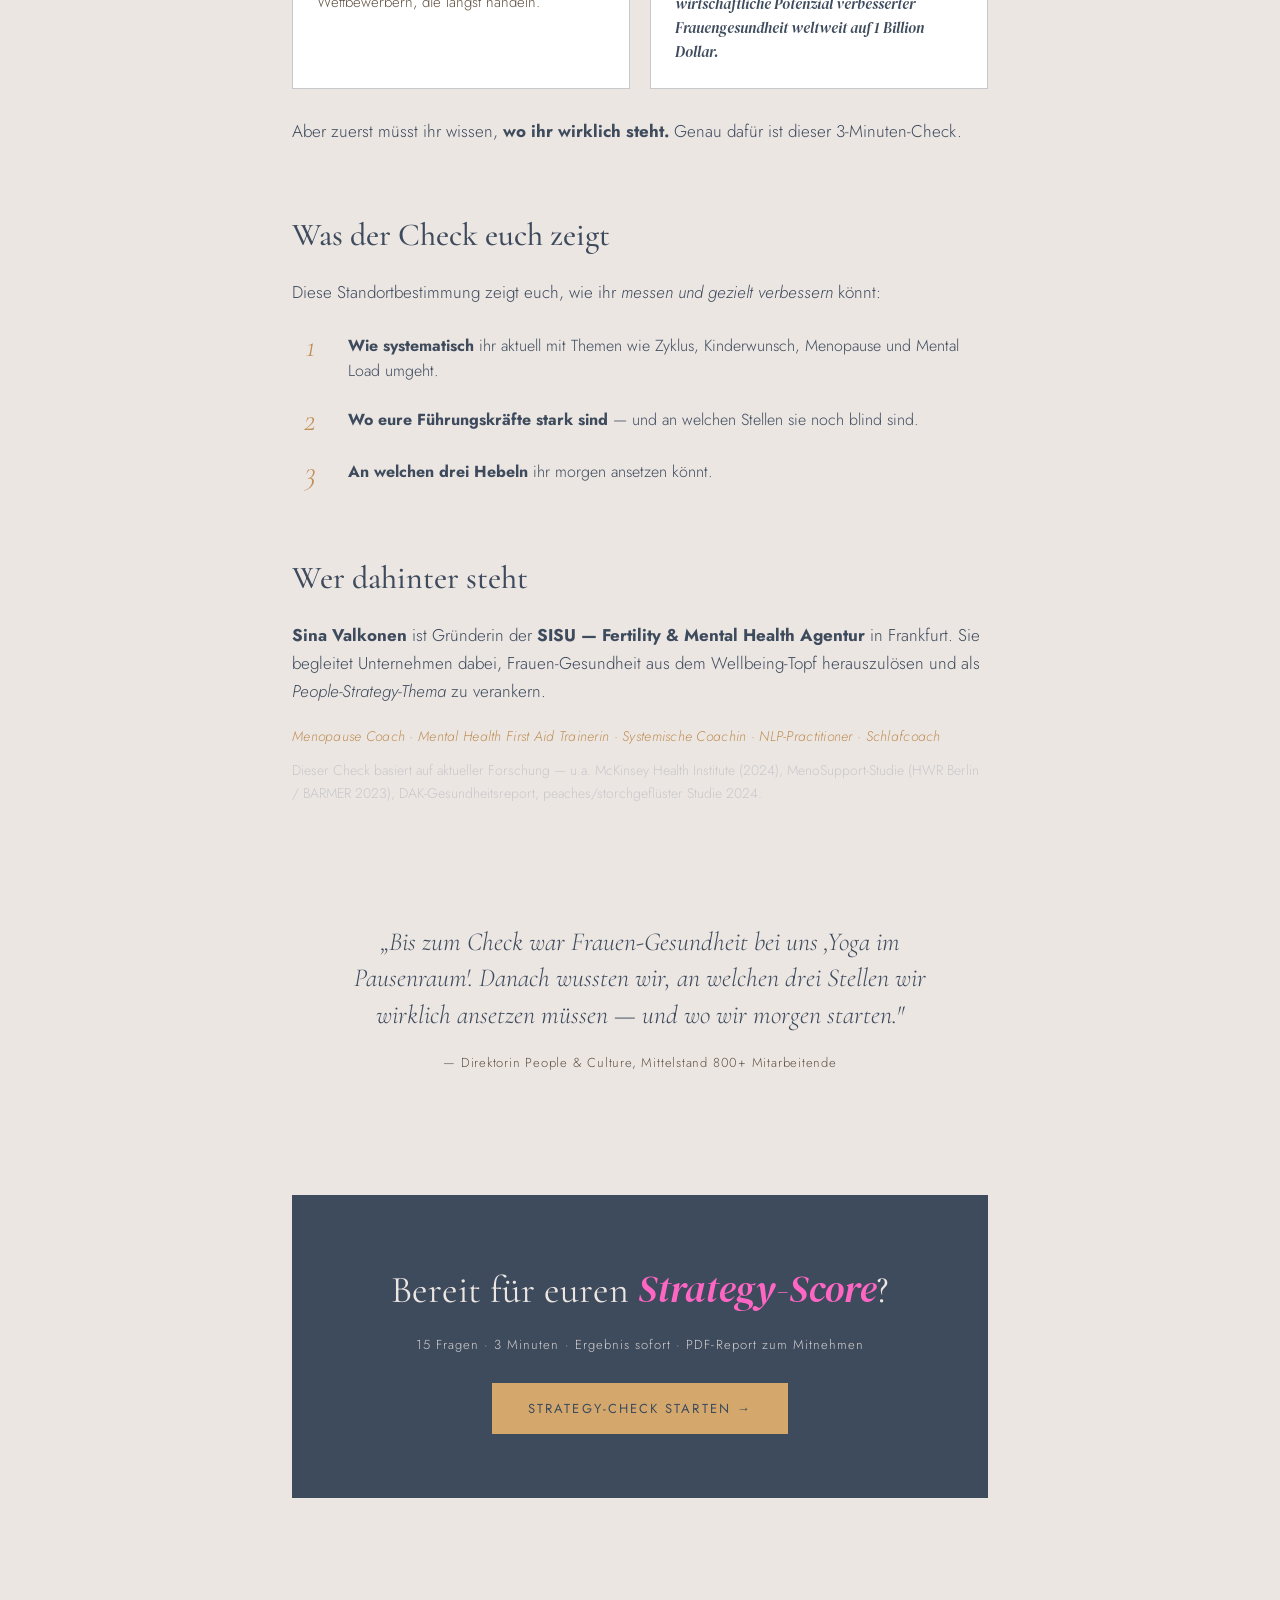
==== commit abdf0698: "Hero-Foto auf der Landing Page (Meeting-Szene), abgerundet Warmes Editorial-Foto (Sina präsentiert v" ====
--- a/strategy-check/index.html
+++ b/strategy-check/index.html
@@ -24,6 +24,10 @@
   <section class="view view-landing" data-view="landing">
 
     <div class="label">SISU — Fertility &amp; Mental Health</div>
+
+    <img class="hero-img" src="/strategy-check/img/hero-meeting.jpg"
+         alt="Sina Valkonen präsentiert vor einem Führungsteam zum Thema Frauen-Gesundheit als Business-Thema"
+         loading="eager" width="1600" height="1067">
 
     <h1 class="hero">
       Bereit, <em class="pink">Frauen-Gesundheit</em><br>
--- a/strategy-check/styles.css
+++ b/strategy-check/styles.css
@@ -53,6 +53,21 @@
 /* Pink-Catcher — sparsam für einzelne Highlight-Wörter */
 .pink, em.pink { color: var(--pink) !important; font-style: italic; }
 .grand-cta-title em.pink { color: var(--pink) !important; }
+
+.hero-img {
+  display: block;
+  width: 100%;
+  height: auto;
+  max-height: 340px;
+  object-fit: cover;
+  object-position: center 30%;
+  border-radius: 18px;
+  margin: 0 0 32px;
+  box-shadow: 0 24px 60px -28px rgba(62, 75, 92, 0.35);
+}
+@media (max-width: 600px) {
+  .hero-img { max-height: 240px; border-radius: 14px; margin-bottom: 24px; }
+}
 
 .hero-sub {
   font-family: var(--font-body);
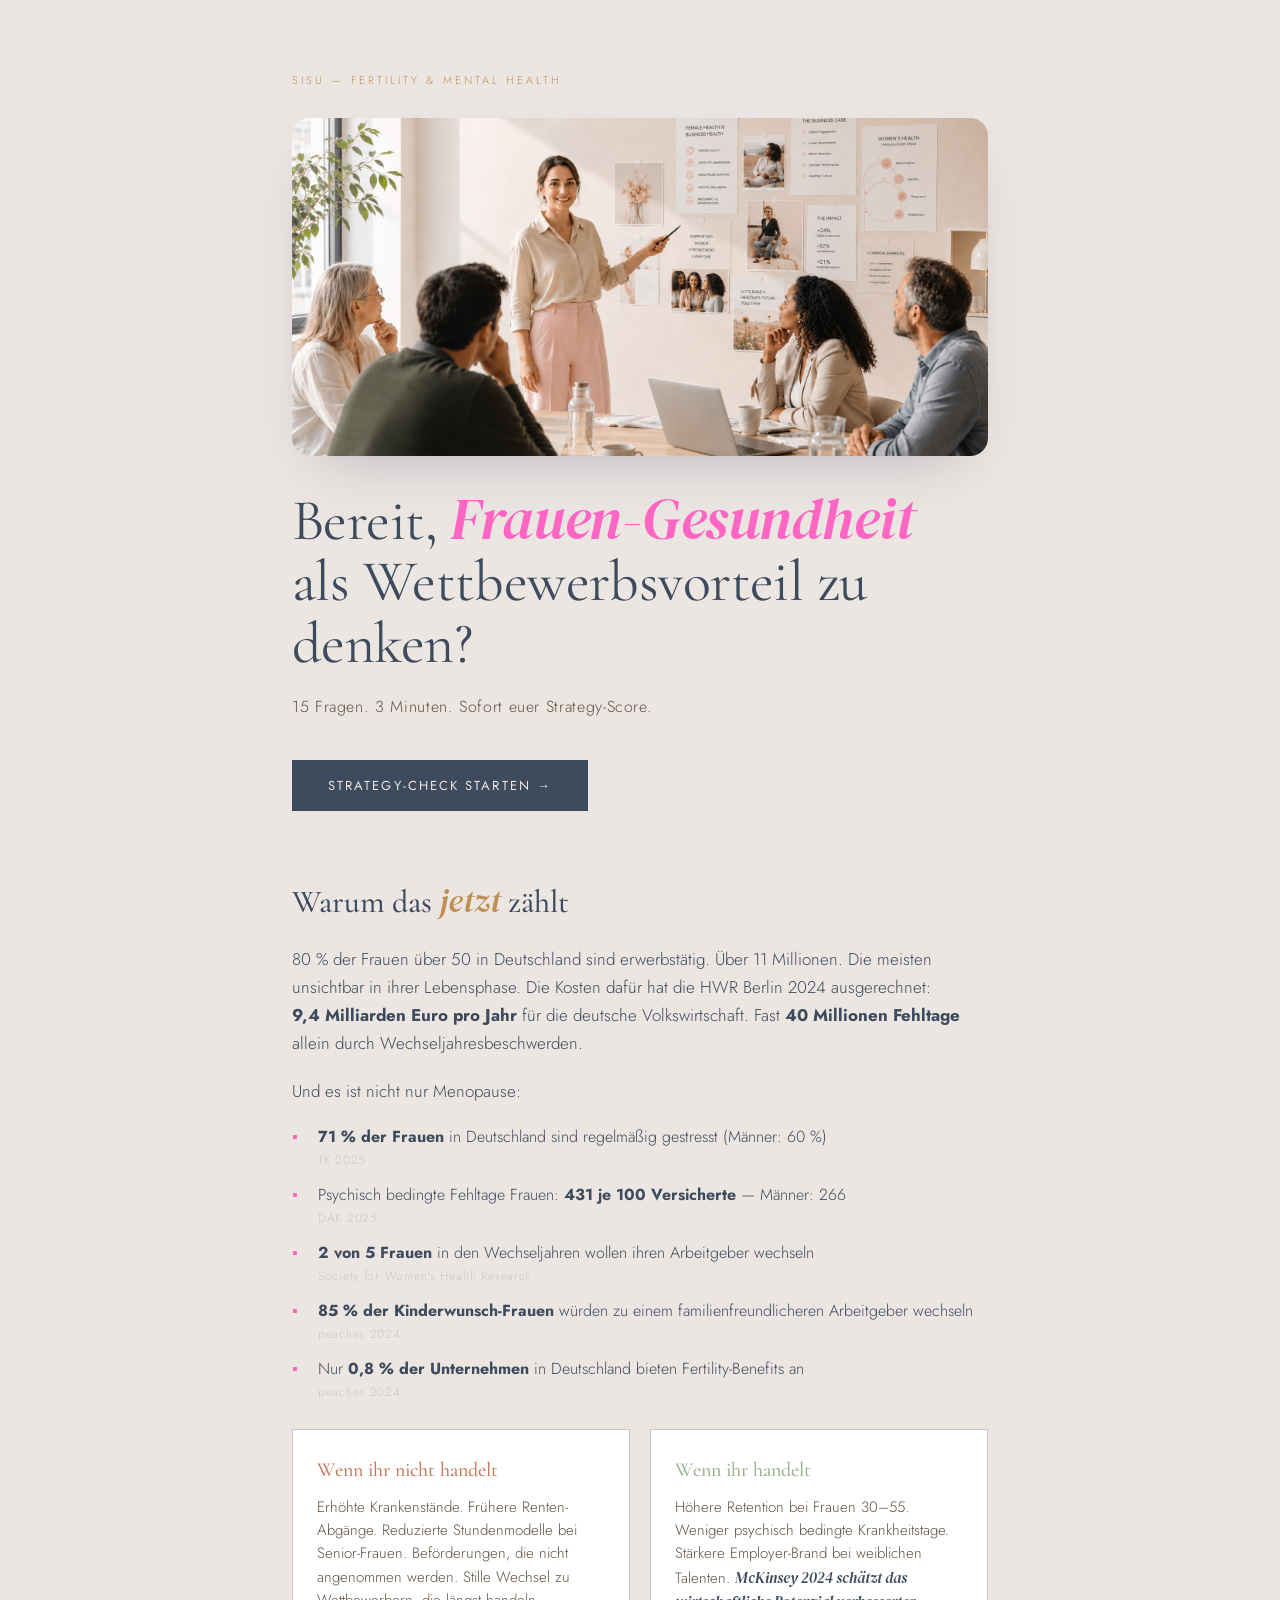
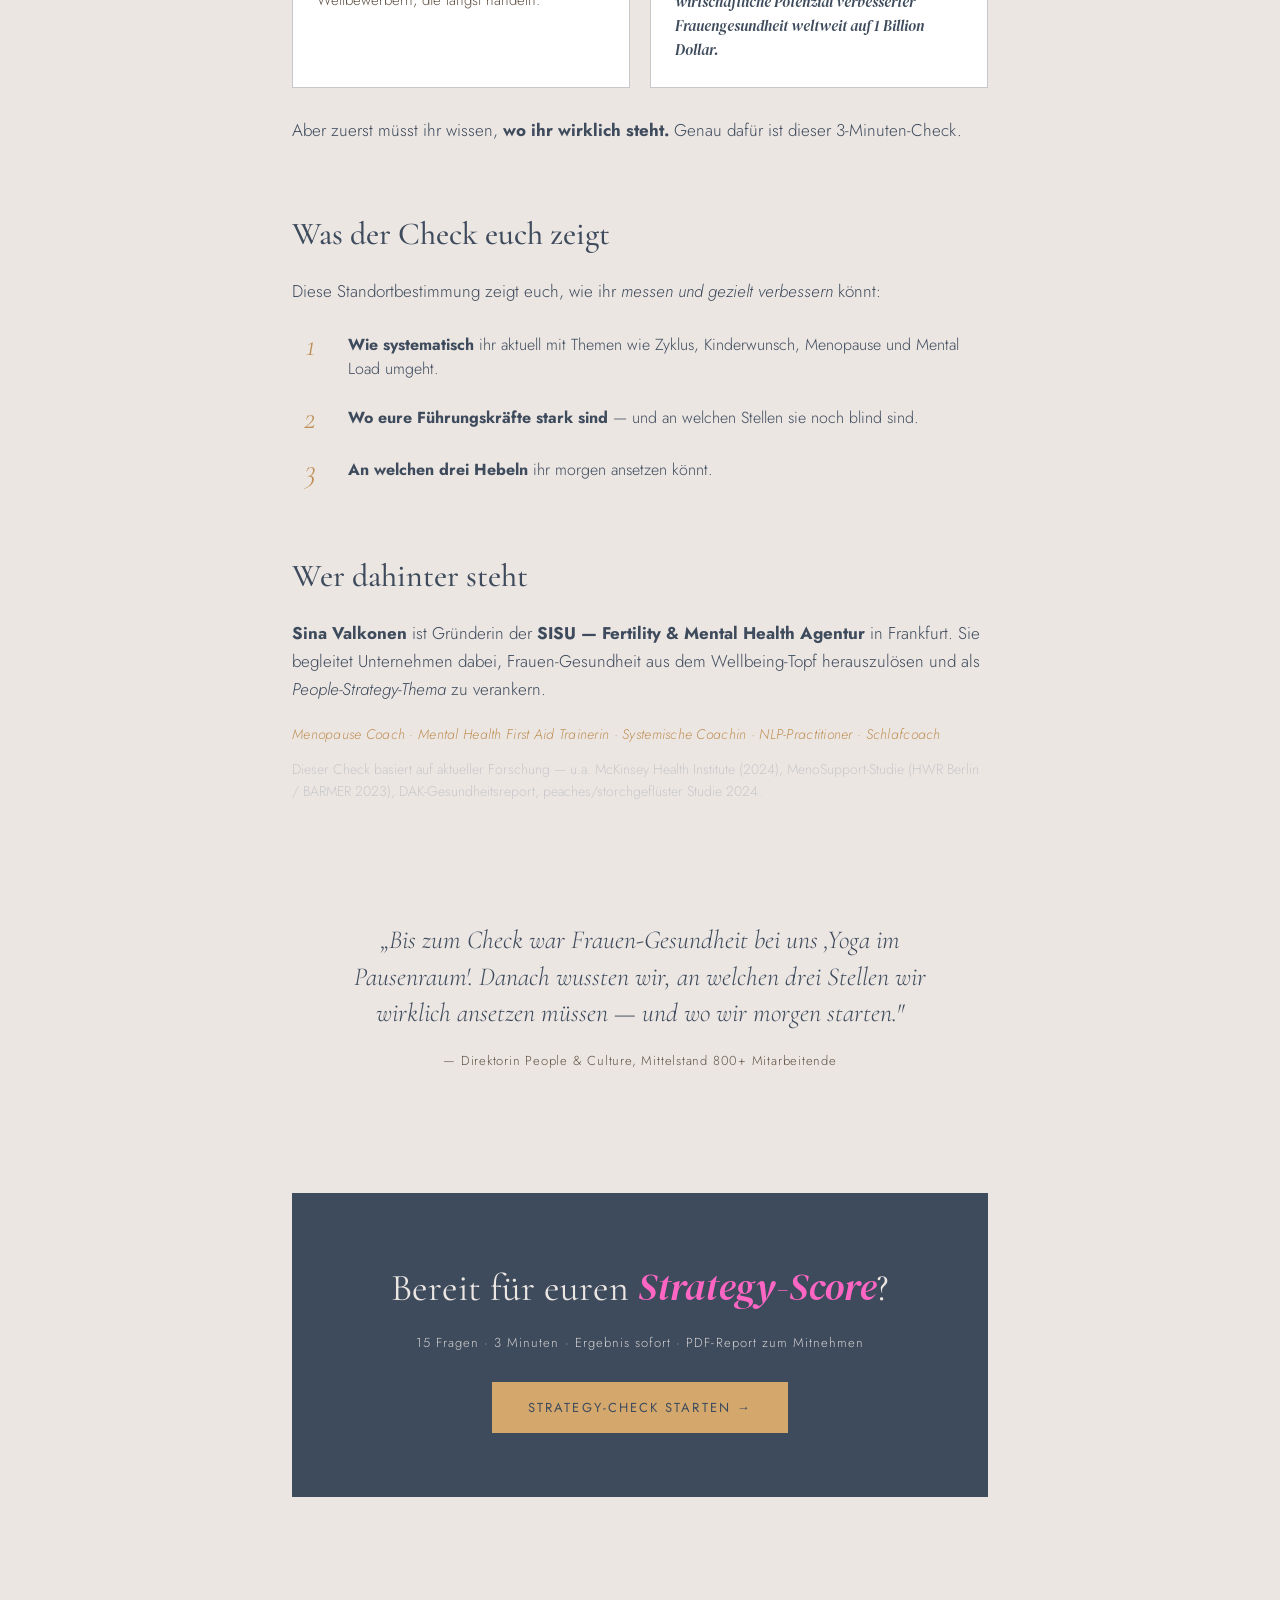
==== commit 475fec05: "Hero-Bild: breiteres Crop (1536x747), vollständig gezeigt Sina-gewählter Breitformat-Ausschnitt erse" ====
--- a/strategy-check/index.html
+++ b/strategy-check/index.html
@@ -27,7 +27,7 @@
 
     <img class="hero-img" src="/strategy-check/img/hero-meeting.jpg"
          alt="Sina Valkonen präsentiert vor einem Führungsteam zum Thema Frauen-Gesundheit als Business-Thema"
-         loading="eager" width="1600" height="1067">
+         loading="eager" width="1536" height="747">
 
     <h1 class="hero">
       Bereit, <em class="pink">Frauen-Gesundheit</em><br>
--- a/strategy-check/styles.css
+++ b/strategy-check/styles.css
@@ -58,15 +58,12 @@
   display: block;
   width: 100%;
   height: auto;
-  max-height: 340px;
-  object-fit: cover;
-  object-position: center 30%;
   border-radius: 18px;
   margin: 0 0 32px;
   box-shadow: 0 24px 60px -28px rgba(62, 75, 92, 0.35);
 }
 @media (max-width: 600px) {
-  .hero-img { max-height: 240px; border-radius: 14px; margin-bottom: 24px; }
+  .hero-img { border-radius: 14px; margin-bottom: 24px; }
 }
 
 .hero-sub {
